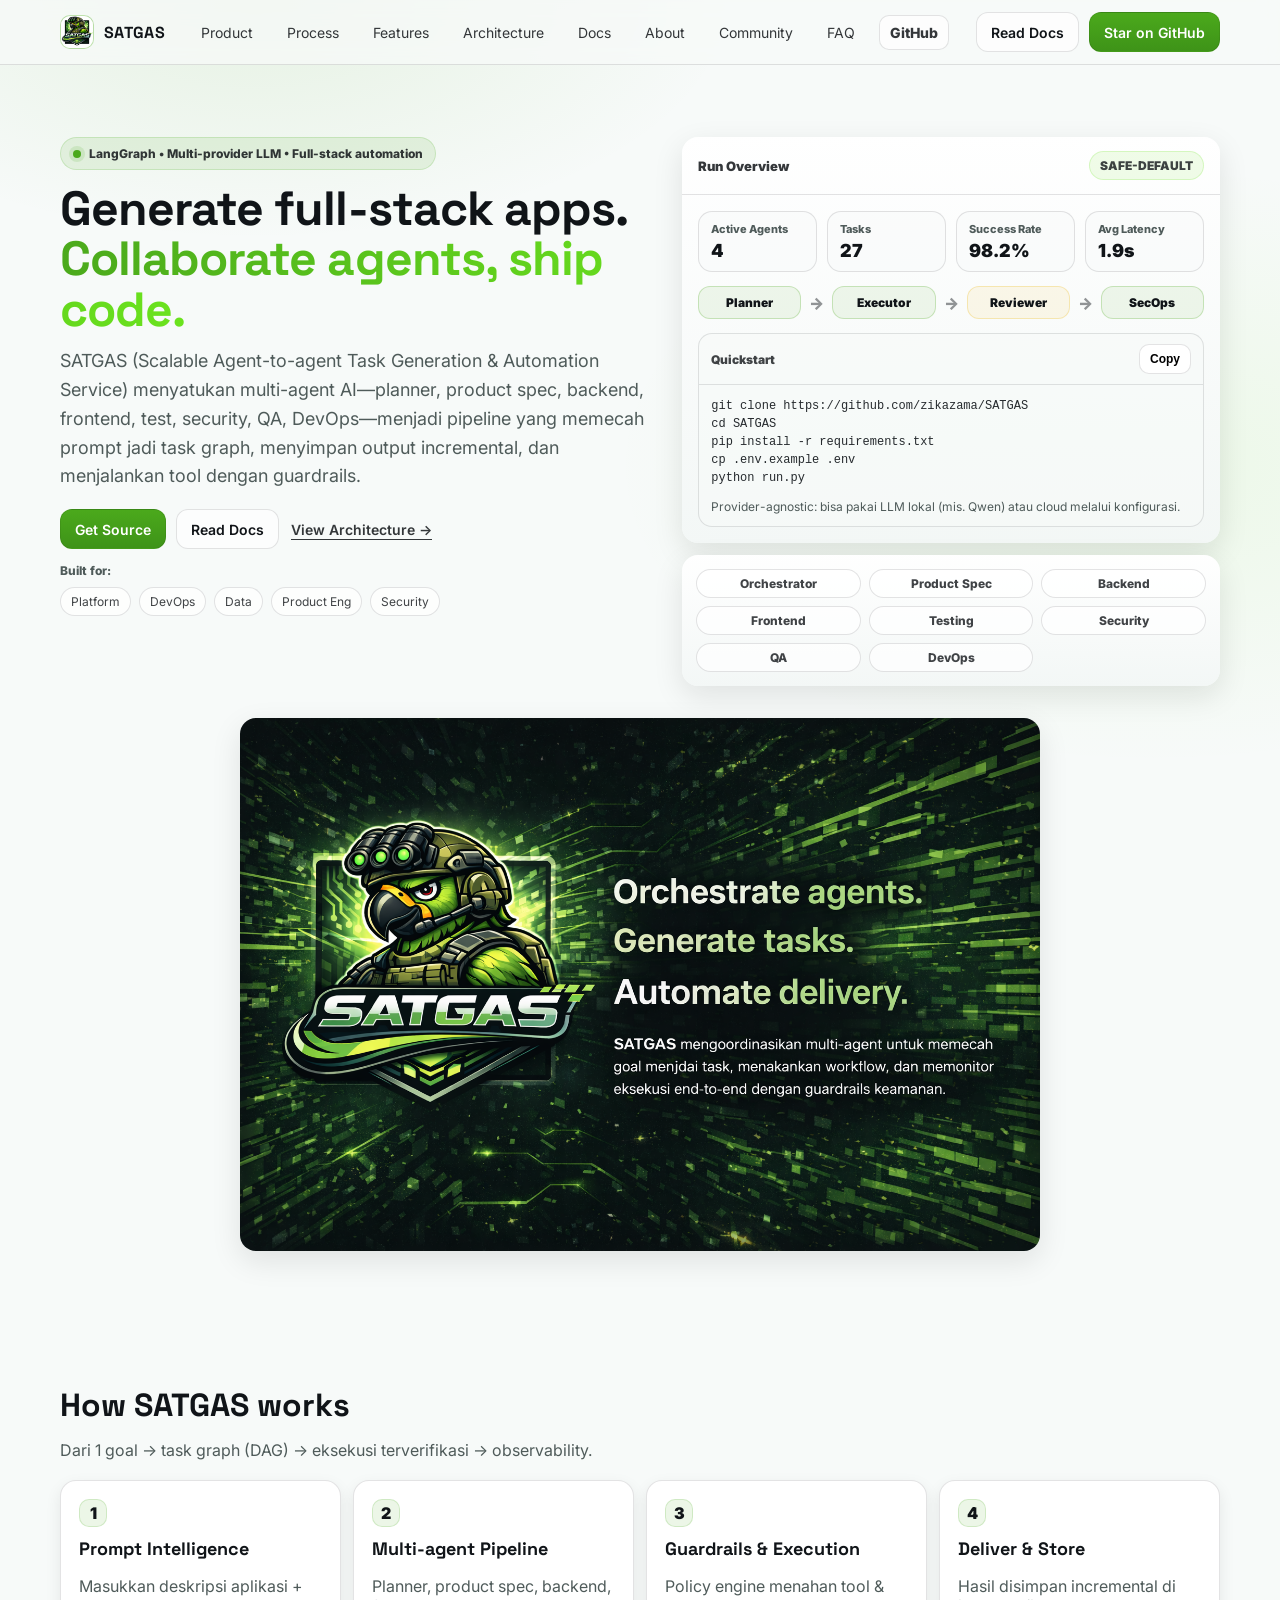
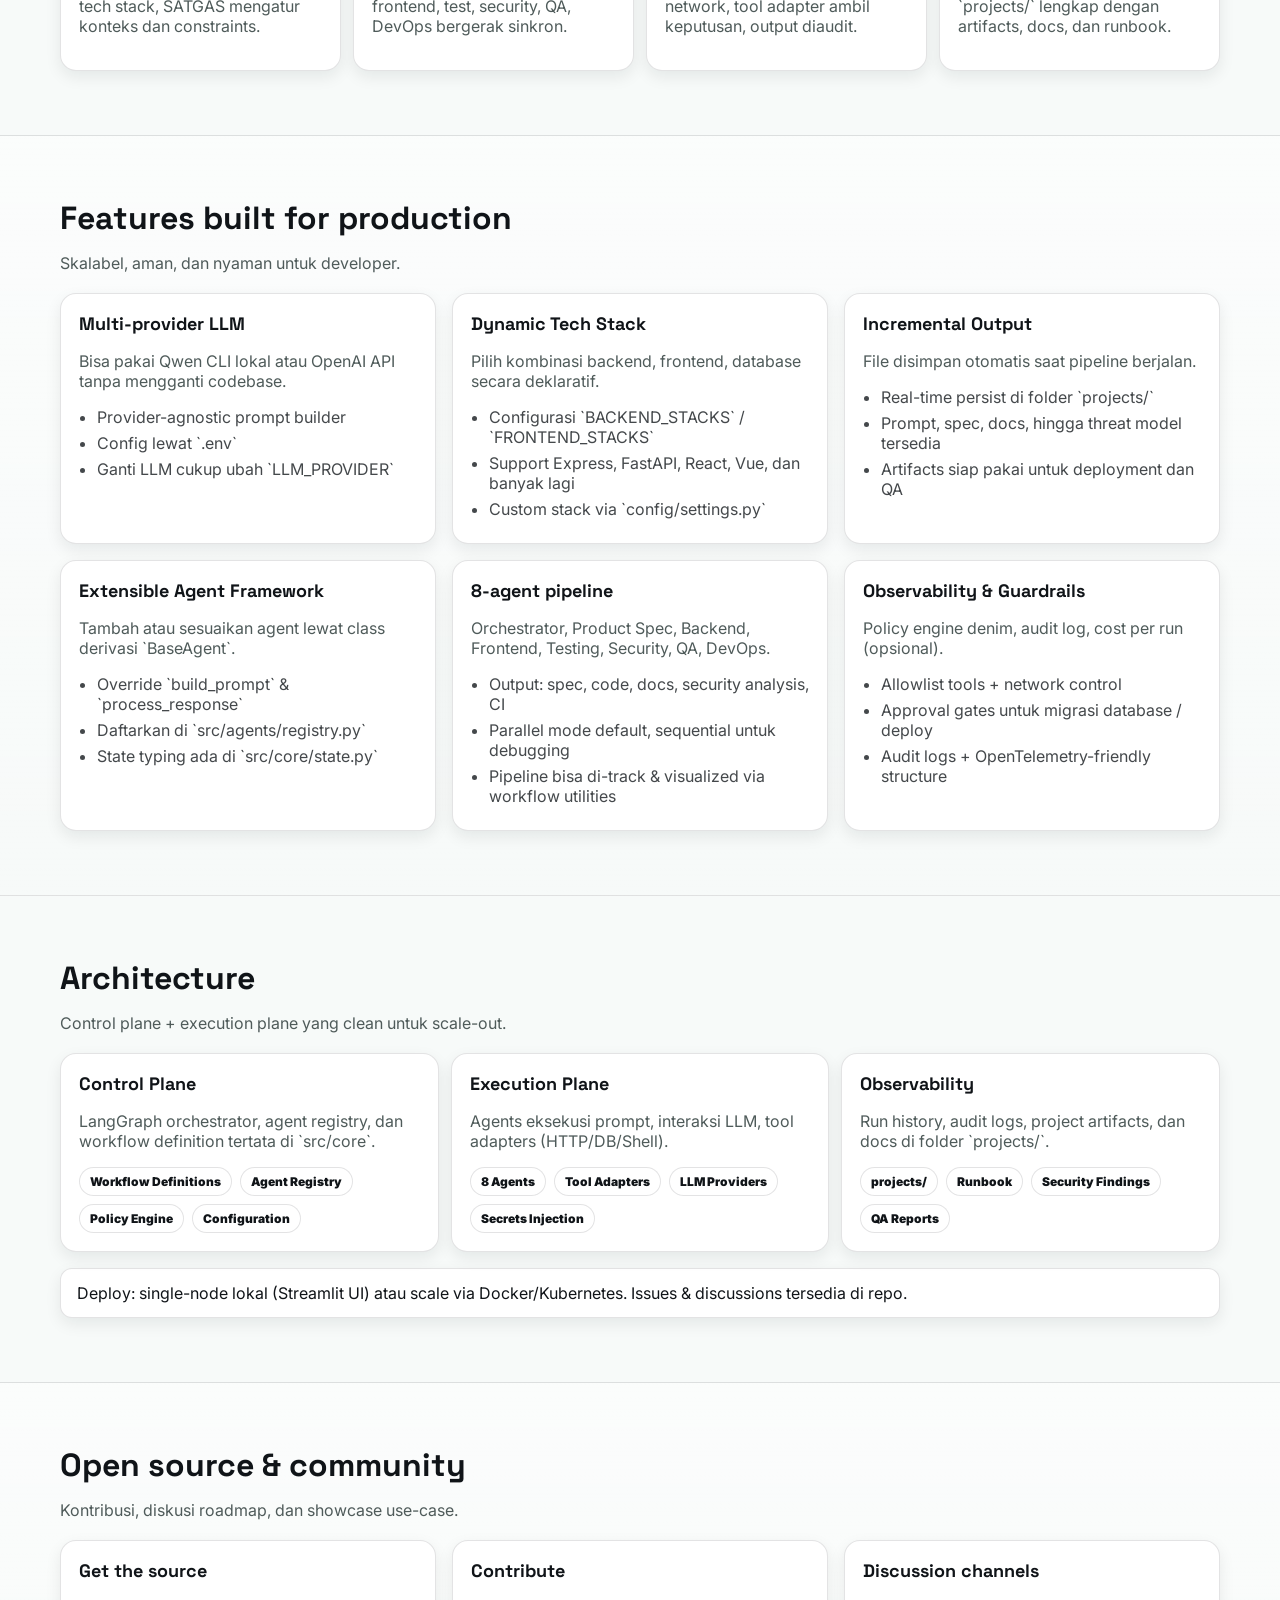
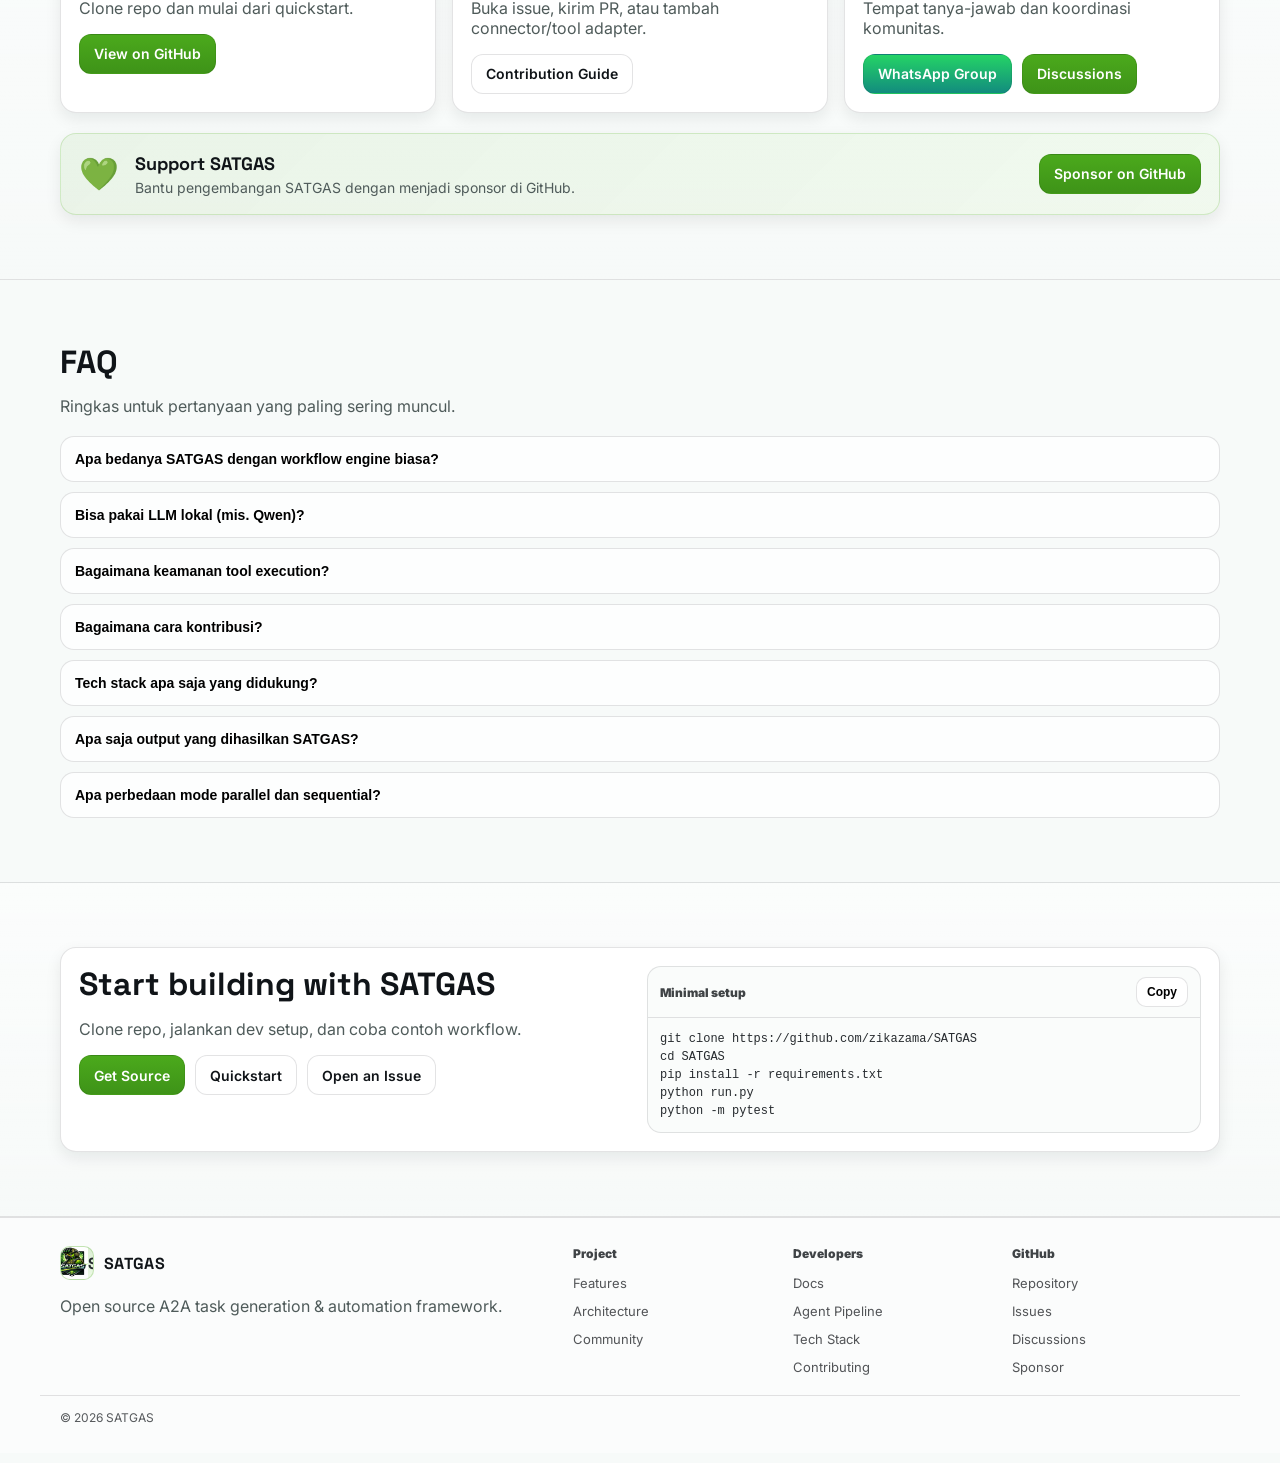
==== index.html @ 2fea2309 "feat: all" ====
<!DOCTYPE html>
<html lang="id">
<head>
  <meta charset="utf-8" />
  <meta name="viewport" content="width=device-width, initial-scale=1" />
  <title>SATGAS</title>
  <meta name="description" content="SATGAS adalah framework open source untuk agent-to-agent task generation & automation service: task graph (DAG), guardrails, dan observability." />
  <link rel="preconnect" href="https://fonts.googleapis.com">
  <link rel="preconnect" href="https://fonts.gstatic.com" crossorigin>
  <link href="https://fonts.googleapis.com/css2?family=Inter:wght@400;500;600;700&family=Space+Grotesk:wght@600;700&display=swap" rel="stylesheet">
  <link rel="icon" type="image/png" href="assets/satgas-logo.png" sizes="32x32" />
  <link rel="stylesheet" href="css/style.css" />
  </head>

<body>
  <!-- Topbar -->
  <header class="topbar">
    <div class="container topbar__inner">
      <a class="brand" href="index.html">
        <span class="brand__mark" aria-hidden="true">
          <img src="assets/satgas-logo.png" alt="SATGAS logo" onerror="this.style.display='none'; this.parentElement.classList.add('brand__mark--fallback');" />
          <span class="brand__fallback"></span>
        </span>
        <span class="brand__name">SATGAS</span>
      </a>

      <nav class="nav" id="nav">
        <a href="#product">Product</a>
        <a href="#solutions">Process</a>
        <a href="#features">Features</a>
        <a href="#architecture">Architecture</a>
        <a href="docs.html">Docs</a>
        <a href="about.html">About</a>
        <a href="#community">Community</a>
        <a href="#faq">FAQ</a>
        <a class="nav__github" href="https://github.com/zikazama/SATGAS" target="_blank" rel="noopener">GitHub</a>
      </nav>

      <div class="topbar__actions">
        <a class="btn btn--ghost" href="docs.html">Read Docs</a>
        <a class="btn btn--primary" href="https://github.com/zikazama/SATGAS" target="_blank" rel="noopener">Star on GitHub</a>
        <button class="iconbtn" id="navToggle" aria-label="Open menu" aria-controls="navDrawer" aria-expanded="false">
          <span class="iconbtn__bar"></span>
          <span class="iconbtn__bar"></span>
          <span class="iconbtn__bar"></span>
        </button>
      </div>
    </div>
  </header>

  <!-- Mobile Drawer -->
  <div class="drawer" id="navDrawer" aria-hidden="true">
    <div class="drawer__panel">
      <div class="drawer__head">
        <span class="drawer__title">Menu</span>
        <button class="iconbtn iconbtn--x" id="navClose" aria-label="Close menu">
          <span></span><span></span>
        </button>
      </div>

      <div class="drawer__links">
        <a href="#product" data-close-drawer>Product</a>
        <a href="#solutions" data-close-drawer>How it works</a>
        <a href="#features" data-close-drawer>Features</a>
        <a href="#architecture" data-close-drawer>Architecture</a>
        <a href="docs.html">Docs</a>
        <a href="about.html">About</a>
        <a href="#community" data-close-drawer>Community</a>
        <a href="#faq" data-close-drawer>FAQ</a>
        <a href="https://github.com/zikazama/SATGAS" target="_blank" rel="noopener">GitHub</a>
      </div>

      <div class="drawer__cta">
        <a class="btn btn--whatsapp w-full" href="https://chat.whatsapp.com/91h0XT04hsEFBnlS4LWrLb" target="_blank" rel="noopener">WhatsApp Group</a>
        <a class="btn btn--primary w-full" href="https://github.com/zikazama/SATGAS" target="_blank" rel="noopener">Star on GitHub</a>
        <a class="btn btn--ghost w-full" href="docs.html">Read Docs</a>
      </div>
    </div>
    <div class="drawer__backdrop" id="navBackdrop"></div>
  </div>

  <main>
    <!-- Hero -->
    <section class="section hero" id="product">
      <div class="container hero__grid">
        <div class="hero__copy">
          <div class="badge">
            <span class="badge__dot"></span>
            LangGraph • Multi-provider LLM • Full-stack automation
          </div>

          <h1 class="h1">
            Generate full-stack apps.<br />
            <span class="grad">Collaborate agents, ship code.</span>
          </h1>

          <p class="lead">
            SATGAS (Scalable Agent-to-agent Task Generation & Automation Service) menyatukan multi-agent AI—planner, product spec, backend, frontend, test, security, QA, DevOps—menjadi pipeline yang memecah prompt jadi task graph, menyimpan output incremental, dan menjalankan tool dengan guardrails.
          </p>

          <div class="hero__cta">
            <a class="btn btn--primary" href="https://github.com/zikazama/SATGAS" target="_blank" rel="noopener">Get Source</a>
            <a class="btn btn--ghost" href="docs.html">Read Docs</a>
            <a class="btn btn--link" href="#architecture">View Architecture →</a>
          </div>

          <div class="trust">
            <span class="trust__label">Built for:</span>
            <div class="trust__row">
              <span class="chip">Platform</span>
              <span class="chip">DevOps</span>
              <span class="chip">Data</span>
              <span class="chip">Product Eng</span>
              <span class="chip">Security</span>
            </div>
          </div>
        </div>

        <div class="hero__panel">
          <div class="panel">
            <div class="panel__head">
              <span class="panel__title">Run Overview</span>
              <span class="panel__pill">SAFE-DEFAULT</span>
            </div>

            <div class="panel__body">
              <div class="kpi-grid">
                <div class="kpi">
                  <div class="kpi__label">Active Agents</div>
                  <div class="kpi__value">4</div>
                </div>
                <div class="kpi">
                  <div class="kpi__label">Tasks</div>
                  <div class="kpi__value">27</div>
                </div>
                <div class="kpi">
                  <div class="kpi__label">Success Rate</div>
                  <div class="kpi__value">98.2%</div>
                </div>
                <div class="kpi">
                  <div class="kpi__label">Avg Latency</div>
                  <div class="kpi__value">1.9s</div>
                </div>
              </div>

              <div class="mini-flow">
                <div class="node ok">Planner</div>
                <div class="arrow">→</div>
                <div class="node ok">Executor</div>
                <div class="arrow">→</div>
                <div class="node warn">Reviewer</div>
                <div class="arrow">→</div>
                <div class="node ok">SecOps</div>
              </div>

              <div class="codecard">
                <div class="codecard__head">
                  <span>Quickstart</span>
                  <button class="btn btn--tiny" data-copy="#heroCode">Copy</button>
                </div>
                <pre class="code" id="heroCode"><code>git clone https://github.com/zikazama/SATGAS
cd SATGAS
pip install -r requirements.txt
cp .env.example .env
python run.py</code></pre>
                <div class="hint">Provider-agnostic: bisa pakai LLM lokal (mis. Qwen) atau cloud melalui konfigurasi.</div>
              </div>
            </div>
          </div>

              <div class="panel panel--thin">
            <div class="panel__body">
              <div class="inline-icons">
                <span class="chip chip--icon">Orchestrator</span>
                <span class="chip chip--icon">Product Spec</span>
                <span class="chip chip--icon">Backend</span>
                <span class="chip chip--icon">Frontend</span>
                <span class="chip chip--icon">Testing</span>
                <span class="chip chip--icon">Security</span>
                <span class="chip chip--icon">QA</span>
                <span class="chip chip--icon">DevOps</span>
              </div>
            </div>
          </div>
        </div>
      </div>

      <div class="container">
        <div class="hero__image hero__image--full">
          <img src="assets/hero.png" alt="SATGAS Hero" />
        </div>
      </div>
    </section>

    <!-- How it works -->
    <section class="section" id="solutions">
      <div class="container">
        <div class="section__head">
          <h2 class="h2">How SATGAS works</h2>
          <p class="muted">Dari 1 goal → task graph (DAG) → eksekusi terverifikasi → observability.</p>
        </div>

        <div class="grid4">
          <div class="card">
            <div class="card__icon">1</div>
            <h3 class="h3">Prompt Intelligence</h3>
            <p class="muted">Masukkan deskripsi aplikasi + tech stack, SATGAS mengatur konteks dan constraints.</p>
          </div>
          <div class="card">
            <div class="card__icon">2</div>
            <h3 class="h3">Multi-agent Pipeline</h3>
            <p class="muted">Planner, product spec, backend, frontend, test, security, QA, DevOps bergerak sinkron.</p>
          </div>
          <div class="card">
            <div class="card__icon">3</div>
            <h3 class="h3">Guardrails & Execution</h3>
            <p class="muted">Policy engine menahan tool & network, tool adapter ambil keputusan, output diaudit.</p>
          </div>
          <div class="card">
            <div class="card__icon">4</div>
            <h3 class="h3">Deliver & Store</h3>
            <p class="muted">Hasil disimpan incremental di `projects/` lengkap dengan artifacts, docs, dan runbook.</p>
          </div>
        </div>
      </div>
    </section>

    <!-- Features -->
    <section class="section section--soft" id="features">
      <div class="container">
        <div class="section__head">
          <h2 class="h2">Features built for production</h2>
          <p class="muted">Skalabel, aman, dan nyaman untuk developer.</p>
        </div>

        <div class="grid3">
          <div class="card">
            <h3 class="h3">Multi-provider LLM</h3>
            <p class="muted">Bisa pakai Qwen CLI lokal atau OpenAI API tanpa mengganti codebase.</p>
            <ul class="list">
              <li>Provider-agnostic prompt builder</li>
              <li>Config lewat `.env`</li>
              <li>Ganti LLM cukup ubah `LLM_PROVIDER`</li>
            </ul>
          </div>

          <div class="card">
            <h3 class="h3">Dynamic Tech Stack</h3>
            <p class="muted">Pilih kombinasi backend, frontend, database secara deklaratif.</p>
            <ul class="list">
              <li>Configurasi `BACKEND_STACKS` / `FRONTEND_STACKS`</li>
              <li>Support Express, FastAPI, React, Vue, dan banyak lagi</li>
              <li>Custom stack via `config/settings.py`</li>
            </ul>
          </div>

          <div class="card">
            <h3 class="h3">Incremental Output</h3>
            <p class="muted">File disimpan otomatis saat pipeline berjalan.</p>
            <ul class="list">
              <li>Real-time persist di folder `projects/`</li>
              <li>Prompt, spec, docs, hingga threat model tersedia</li>
              <li>Artifacts siap pakai untuk deployment dan QA</li>
            </ul>
          </div>

          <div class="card">
            <h3 class="h3">Extensible Agent Framework</h3>
            <p class="muted">Tambah atau sesuaikan agent lewat class derivasi `BaseAgent`.</p>
            <ul class="list">
              <li>Override `build_prompt` & `process_response`</li>
              <li>Daftarkan di `src/agents/registry.py`</li>
              <li>State typing ada di `src/core/state.py`</li>
            </ul>
          </div>

          <div class="card">
            <h3 class="h3">8-agent pipeline</h3>
            <p class="muted">Orchestrator, Product Spec, Backend, Frontend, Testing, Security, QA, DevOps.</p>
            <ul class="list">
              <li>Output: spec, code, docs, security analysis, CI</li>
              <li>Parallel mode default, sequential untuk debugging</li>
              <li>Pipeline bisa di-track & visualized via workflow utilities</li>
            </ul>
          </div>

          <div class="card">
            <h3 class="h3">Observability & Guardrails</h3>
            <p class="muted">Policy engine denim, audit log, cost per run (opsional).</p>
            <ul class="list">
              <li>Allowlist tools + network control</li>
              <li>Approval gates untuk migrasi database / deploy</li>
              <li>Audit logs + OpenTelemetry-friendly structure</li>
            </ul>
          </div>
        </div>
      </div>
    </section>

    <!-- Architecture -->
    <section class="section" id="architecture">
      <div class="container">
        <div class="section__head">
          <h2 class="h2">Architecture</h2>
          <p class="muted">Control plane + execution plane yang clean untuk scale-out.</p>
        </div>

        <div class="arch">
          <div class="arch__col card">
            <h3 class="h3">Control Plane</h3>
            <p class="muted">LangGraph orchestrator, agent registry, dan workflow definition tertata di `src/core`.</p>
            <div class="pillrow">
              <span class="pill">Workflow Definitions</span>
              <span class="pill">Agent Registry</span>
              <span class="pill">Policy Engine</span>
              <span class="pill">Configuration</span>
            </div>
          </div>

          <div class="arch__col card">
            <h3 class="h3">Execution Plane</h3>
            <p class="muted">Agents eksekusi prompt, interaksi LLM, tool adapters (HTTP/DB/Shell).</p>
            <div class="pillrow">
              <span class="pill">8 Agents</span>
              <span class="pill">Tool Adapters</span>
              <span class="pill">LLM Providers</span>
              <span class="pill">Secrets Injection</span>
            </div>
          </div>

          <div class="arch__col card">
            <h3 class="h3">Observability</h3>
            <p class="muted">Run history, audit logs, project artifacts, dan docs di folder `projects/`.</p>
            <div class="pillrow">
              <span class="pill">projects/</span>
              <span class="pill">Runbook</span>
              <span class="pill">Security Findings</span>
              <span class="pill">QA Reports</span>
            </div>
          </div>
        </div>

        <div class="note">
          Deploy: single-node lokal (Streamlit UI) atau scale via Docker/Kubernetes. Issues & discussions tersedia di repo.
        </div>
      </div>
    </section>

    <!-- Community -->
    <section class="section section--soft" id="community">
      <div class="container">
        <div class="section__head">
          <h2 class="h2">Open source & community</h2>
          <p class="muted">Kontribusi, diskusi roadmap, dan showcase use-case.</p>
        </div>

        <div class="grid3">
          <div class="card">
            <h3 class="h3">Get the source</h3>
            <p class="muted">Clone repo dan mulai dari quickstart.</p>
            <a class="btn btn--primary" href="https://github.com/zikazama/SATGAS" target="_blank" rel="noopener">View on GitHub</a>
          </div>

          <div class="card">
            <h3 class="h3">Contribute</h3>
            <p class="muted">Buka issue, kirim PR, atau tambah connector/tool adapter.</p>
            <a class="btn btn--ghost" href="docs.html#contributing">Contribution Guide</a>
          </div>

          <div class="card">
            <h3 class="h3">Discussion channels</h3>
            <p class="muted">Tempat tanya-jawab dan koordinasi komunitas.</p>
            <div class="btnrow">
              <a class="btn btn--whatsapp" href="https://chat.whatsapp.com/91h0XT04hsEFBnlS4LWrLb" target="_blank" rel="noopener">WhatsApp Group</a>
              <a class="btn btn--primary" href="https://github.com/zikazama/SATGAS/discussions" target="_blank" rel="noopener">Discussions</a>
            </div>
          </div>
        </div>

        <div class="sponsor-card card">
          <div class="sponsor-card__content">
            <span class="sponsor-card__icon">💚</span>
            <div class="sponsor-card__text">
              <h3 class="h3">Support SATGAS</h3>
              <p class="muted">Bantu pengembangan SATGAS dengan menjadi sponsor di GitHub.</p>
            </div>
            <a class="btn btn--primary" href="https://github.com/sponsors/zikazama" target="_blank" rel="noopener">Sponsor on GitHub</a>
          </div>
        </div>
      </div>
    </section>

    <!-- FAQ -->
    <section class="section" id="faq">
      <div class="container">
        <div class="section__head">
          <h2 class="h2">FAQ</h2>
          <p class="muted">Ringkas untuk pertanyaan yang paling sering muncul.</p>
        </div>

        <div class="accordion" data-accordion>
          <div class="acc">
            <button class="acc__q" type="button">Apa bedanya SATGAS dengan workflow engine biasa?</button>
            <div class="acc__a">
              SATGAS menggabungkan A2A orchestration, agent roles, policy guardrails, dan task-DAG (dengan observability) sebagai fondasi.
            </div>
          </div>
          <div class="acc">
            <button class="acc__q" type="button">Bisa pakai LLM lokal (mis. Qwen)?</button>
            <div class="acc__a">
              Bisa. Provider-agnostic: local runtime atau cloud dapat dipilih via konfigurasi.
            </div>
          </div>
          <div class="acc">
            <button class="acc__q" type="button">Bagaimana keamanan tool execution?</button>
            <div class="acc__a">
              Policy engine: allowlist tools, network rules, secrets runtime injection, approval gates, dan audit logs.
            </div>
          </div>
          <div class="acc">
            <button class="acc__q" type="button">Bagaimana cara kontribusi?</button>
            <div class="acc__a">
              Lihat bagian Contributing di Docs: ikuti style guide, jalankan test, lalu submit PR.
            </div>
          </div>
          <div class="acc">
            <button class="acc__q" type="button">Tech stack apa saja yang didukung?</button>
            <div class="acc__a">
              Backend: Express, FastAPI, Django, Flask, NestJS, Gin, Rails, Spring Boot, Laravel. Frontend: React, Vue, Angular, Svelte, Next.js, Nuxt. Database: PostgreSQL, MySQL, MongoDB, SQLite, Redis, dan lainnya.
            </div>
          </div>
          <div class="acc">
            <button class="acc__q" type="button">Apa saja output yang dihasilkan SATGAS?</button>
            <div class="acc__a">
              SATGAS menghasilkan spec.yaml, backend code, frontend code, test suites, threat model, security findings, QA reports, docker-compose, CI/CD workflow, dan RUNBOOK dokumentasi.
            </div>
          </div>
          <div class="acc">
            <button class="acc__q" type="button">Apa perbedaan mode parallel dan sequential?</button>
            <div class="acc__a">
              Mode parallel (default) menjalankan agent independent secara bersamaan untuk efisiensi. Mode sequential menjalankan satu per satu, berguna untuk debugging dan tracing.
            </div>
          </div>
        </div>
      </div>
    </section>

    <!-- Final CTA -->
    <section class="section section--soft" id="cta">
      <div class="container">
        <div class="cta card">
          <div class="cta__copy">
            <h2 class="h2">Start building with SATGAS</h2>
            <p class="muted">Clone repo, jalankan dev setup, dan coba contoh workflow.</p>
            <div class="cta__buttons">
              <a class="btn btn--primary" href="https://github.com/zikazama/SATGAS" target="_blank" rel="noopener">Get Source</a>
              <a class="btn btn--ghost" href="docs.html#quickstart">Quickstart</a>
              <a class="btn btn--ghost" href="https://github.com/zikazama/SATGAS/issues" target="_blank" rel="noopener">Open an Issue</a>
            </div>
          </div>

          <div class="cta__box">
            <div class="codecard">
              <div class="codecard__head">
                <span>Minimal setup</span>
                <button class="btn btn--tiny" data-copy="#setupCode">Copy</button>
              </div>
              <pre class="code" id="setupCode"><code>git clone https://github.com/zikazama/SATGAS
cd SATGAS
pip install -r requirements.txt
python run.py
python -m pytest</code></pre>
            </div>
          </div>
        </div>
      </div>
    </section>

    <!-- Footer -->
    <footer class="footer">
      <div class="container footer__grid">
        <div>
          <div class="brand brand--footer">
            <span class="brand__mark" aria-hidden="true">
              <img src="assets/satgas-logo.png" alt="SATGAS logo" onerror="this.style.display='none'; this.parentElement.classList.add('brand__mark--fallback');" />
              <span class="brand__fallback">S</span>
            </span>
            <span class="brand__name">SATGAS</span>
          </div>
          <p class="muted">Open source A2A task generation & automation framework.</p>
        </div>

        <div class="footer__cols">
          <div class="footer__col">
            <div class="footer__title">Project</div>
            <a href="#features">Features</a>
            <a href="#architecture">Architecture</a>
            <a href="#community">Community</a>
          </div>
          <div class="footer__col">
            <div class="footer__title">Developers</div>
            <a href="docs.html">Docs</a>
            <a href="docs.html#pipeline">Agent Pipeline</a>
            <a href="docs.html#techstack">Tech Stack</a>
            <a href="docs.html#contributing">Contributing</a>
          </div>
          <div class="footer__col">
            <div class="footer__title">GitHub</div>
            <a href="https://github.com/zikazama/SATGAS" target="_blank" rel="noopener">Repository</a>
            <a href="https://github.com/zikazama/SATGAS/issues" target="_blank" rel="noopener">Issues</a>
            <a href="https://github.com/zikazama/SATGAS/discussions" target="_blank" rel="noopener">Discussions</a>
            <a href="https://github.com/sponsors/zikazama" target="_blank" rel="noopener">Sponsor</a>
          </div>
        </div>
      </div>

      <div class="container footer__bottom">
        <span>© <span id="year"></span> SATGAS</span>
      </div>
    </footer>
  </main>

  <script src="js/app.js"></script>
</body>
</html>
---- css/style.css ----
:root{
  /* Brand Palette */
  --primary-500:#4BA91C;
  --accent-500:#6BE31E;

  --neutral-900:#1C1F23;
  --neutral-800:#252A2F;
  --neutral-700:#30353A;
  --neutral-500:#9EA7A6;
  --neutral-200:#E0E8E6;
  --neutral-150:#EEF3F2;
  --neutral-100:#F6F8F8;

  /* Light theme */
  --bg:#F7FAF9;
  --surface:#FFFFFF;
  --surface-2:#F3F7F6;
  --text:#101418;
  --muted:#4F5B5A;
  --border:rgba(28,31,35,.12);

  --shadow: 0 10px 30px rgba(16,20,24,.10);
  --shadow-soft: 0 6px 16px rgba(16,20,24,.08);

  --radius:16px;
  --radius-sm:12px;

  --font-body: "Inter", system-ui, -apple-system, Segoe UI, Roboto, Arial, sans-serif;
  --font-head: "Space Grotesk", var(--font-body);
}

*{box-sizing:border-box}
html{scroll-behavior:smooth}
body{
  margin:0;
  font-family:var(--font-body);
  color:var(--text);
  background:
    radial-gradient(800px 400px at 20% 0%, rgba(75,169,28,.10), transparent 60%),
    radial-gradient(900px 500px at 90% 10%, rgba(107,227,30,.08), transparent 60%),
    var(--bg);
  min-height:100vh;
}
a{color:inherit; text-decoration:none}
img{max-width:100%; display:block}
.container{max-width:1200px; margin:0 auto; padding:0 20px}
.section{padding:64px 0}
.section--soft{
  background:linear-gradient(180deg, rgba(255,255,255,.55), rgba(255,255,255,0));
  border-top:1px solid var(--border);
  border-bottom:1px solid var(--border)
}
.section__head{margin-bottom:20px}
.h1{font-family:var(--font-head); font-size:48px; line-height:1.05; letter-spacing:-.02em; margin:0 0 12px}
.h2{font-family:var(--font-head); font-size:32px; line-height:1.15; margin:0 0 8px}
.h3{font-family:var(--font-head); font-size:18px; margin:0 0 8px}
.lead{font-size:18px; line-height:1.6; color:var(--muted); margin:0 0 16px}
.muted{color:var(--muted)}
.note{margin-top:16px; padding:14px 16px; background:var(--surface); border:1px solid var(--border); border-radius:var(--radius-sm); box-shadow:var(--shadow-soft)}
.grad{background:linear-gradient(90deg, var(--primary-500), var(--accent-500)); -webkit-background-clip:text; background-clip:text; color:transparent}

/* Topbar */
.topbar{
  position:sticky; top:0; z-index:50;
  backdrop-filter: blur(10px);
  background: rgba(247,250,249,.75);
  border-bottom:1px solid var(--border);
}
.topbar__inner{display:flex; align-items:center; justify-content:space-between; height:64px; gap:16px; padding:0 20px}
.topbar--docs .nav{display:none}

.brand{display:flex; align-items:center; gap:10px; font-weight:700}
.brand__mark{
  width:34px; height:34px; border-radius:10px;
  background:linear-gradient(180deg, rgba(75,169,28,.18), rgba(107,227,30,.10));
  border:1px solid rgba(75,169,28,.25);
  display:flex; align-items:center; justify-content:center;
  overflow:hidden;
}
.brand__mark img{width:34px; height:34px; object-fit:cover}
.brand__mark--fallback{position:relative}
.brand__fallback{font-family:var(--font-head); font-weight:700; color:var(--neutral-800)}
.brand__name{font-family:var(--font-head); letter-spacing:.02em}
.brand__tag{font-size:12px; color:var(--muted); margin-left:6px; font-weight:700}

.nav{display:flex; align-items:center; gap:14px; font-size:14px; color:rgba(16,20,24,.85); justify-content:center; flex:1}
.nav a{padding:8px 10px; border-radius:10px; transition: background .2s, color .2s}
.nav a:hover{background:rgba(16,20,24,.04)}
.nav__github{
  border:1px solid var(--border);
  background:rgba(255,255,255,.65);
  font-weight:800;
}

.topbar__actions{display:flex; align-items:center; gap:10px; flex-wrap:wrap; justify-content:flex-end}
.topbar__actions > *{flex-shrink:0}
.topbar__actions a{white-space:nowrap}

/* Buttons */
.btn{
  display:inline-flex; align-items:center; justify-content:center;
  gap:8px;
  height:40px; padding:0 14px;
  border-radius:12px;
  border:1px solid var(--border);
  background:var(--surface);
  font-weight:600;
  font-size:14px;
}
.btn:hover{box-shadow:var(--shadow-soft)}
.btn--primary{
  background:linear-gradient(180deg, var(--primary-500), #3E9318);
  color:white;
  border-color:rgba(0,0,0,.08);
}
.btn--primary:hover{filter:brightness(1.02)}
.btn--ghost{background:rgba(255,255,255,.65)}
.btn--link{
  border:none; background:transparent; height:auto; padding:8px 2px;
  color:rgba(16,20,24,.85);
  text-decoration:underline;
  text-underline-offset:4px;
}
.btn--tiny{height:30px; padding:0 10px; border-radius:10px; font-size:12px}
.btn--whatsapp{
  background:linear-gradient(180deg, #25D366, #128C7E);
  color:white;
  border-color:rgba(0,0,0,.08);
}
.btn--whatsapp:hover{filter:brightness(1.05)}
.w-full{width:100%}
.btnrow{display:flex; gap:10px; flex-wrap:wrap}

.inline-icons{
  display:grid;
  grid-template-columns:repeat(auto-fit, minmax(130px, 1fr));
  gap:8px;
}

/* Icon button */
.iconbtn{
  width:48px; height:48px; border-radius:14px;
  border:1px solid var(--border);
  background:rgba(255,255,255,.65);
  display:none;
  align-items:center; justify-content:center; gap:5px;
}
.iconbtn__bar{
  width:16px; height:2px; background:rgba(16,20,24,.75);
  display:block; border-radius:2px;
}
.iconbtn--x{display:flex; position:relative}
.iconbtn--x span{
  position:absolute; width:18px; height:2px; background:rgba(16,20,24,.75);
}
.iconbtn--x span:first-child{transform:rotate(45deg)}
.iconbtn--x span:last-child{transform:rotate(-45deg)}

/* Hero */
.hero{padding-top:44px}
.hero{padding-top:72px; padding-bottom:72px;}
.hero__grid{display:grid; grid-template-columns: 1.05fr .95fr; gap:28px; align-items:start}
.hero__panel{
  display:flex;
  flex-direction:column;
  align-items:stretch;
  gap:16px;
}
.hero__panel .panel{
  background:linear-gradient(180deg, rgba(255,255,255,.98), rgba(243,247,246,.95));
  border:none;
  box-shadow:var(--shadow);
}
.hero__panel .panel__body{
  min-height:auto;
}
.badge{
  display:inline-flex; align-items:center; gap:8px;
  padding:8px 12px; border-radius:999px;
  background:rgba(75,169,28,.10);
  border:1px solid rgba(75,169,28,.18);
  color:rgba(16,20,24,.85);
  font-size:12px; font-weight:800;
  margin-bottom:14px;
}
.badge__dot{width:8px; height:8px; border-radius:999px; background:var(--primary-500); box-shadow:0 0 0 4px rgba(75,169,28,.14)}
.hero__cta{display:flex; flex-wrap:wrap; gap:10px; margin:18px 0 10px}
.trust{margin-top:10px}
.trust__label{font-size:12px; color:var(--muted); font-weight:800}
.trust__row{display:flex; flex-wrap:wrap; gap:8px; margin-top:8px}

.chip{
  display:inline-flex; align-items:center; justify-content:center;
  padding:6px 10px;
  border-radius:999px;
  border:1px solid var(--border);
  background:rgba(255,255,255,.7);
  font-size:12px;
  color:rgba(16,20,24,.80);
}
.chip--icon{font-weight:800}
.hero__panel{display:flex; flex-direction:column; gap:12px}
.hero__image{
  display:flex;
  justify-content:center;
  margin-top:16px;
}
.hero__image--full{
  margin-top:32px;
  text-align:center;
}
.hero__image img{
  max-width:100%;
  height:auto;
  border-radius:var(--radius);
  box-shadow:var(--shadow);
}
.hero__image--full img{
  max-width:800px;
  margin:0 auto;
}

/* Panels & Cards */
.panel, .card{
  background:var(--surface);
  border:1px solid var(--border);
  border-radius:var(--radius);
  box-shadow:var(--shadow-soft);
}
.panel__head{
  display:flex; align-items:center; justify-content:space-between;
  padding:14px 16px;
  border-bottom:1px solid var(--border);
}
.panel__title{font-weight:900; font-size:13px; color:rgba(16,20,24,.85)}
.panel__pill{
  font-size:12px; font-weight:900;
  padding:6px 10px; border-radius:999px;
  background:rgba(107,227,30,.10);
  border:1px solid rgba(107,227,30,.20);
  color:rgba(16,20,24,.80);
}
.panel__body{padding:16px}
.panel--thin .panel__body{padding:14px}

.card{padding:18px}
.card__icon{
  width:28px; height:28px; border-radius:10px;
  display:flex; align-items:center; justify-content:center;
  background:rgba(75,169,28,.10);
  border:1px solid rgba(75,169,28,.18);
  font-weight:900;
  margin-bottom:10px;
}

.list{margin:10px 0 0; padding-left:18px; color:rgba(16,20,24,.78)}
.list li{margin:6px 0}

.grid4{display:grid; grid-template-columns:repeat(auto-fit, minmax(240px, 1fr)); gap:12px}
.grid3{display:grid; grid-template-columns:repeat(3, minmax(240px, 1fr)); gap:16px}
.grid2{display:grid; grid-template-columns:repeat(auto-fit, minmax(220px, 1fr)); gap:12px}

/* KPI */
.kpi-grid{display:grid; grid-template-columns:repeat(4, 1fr); gap:10px; margin-bottom:14px}
.kpi{padding:10px 12px; border-radius:14px; border:1px solid var(--border); background:rgba(247,250,249,.55)}
.kpi__label{font-size:11px; color:var(--muted); font-weight:800}
.kpi__value{font-size:18px; font-weight:900; margin-top:4px}

/* Mini flow */
.mini-flow{display:flex; align-items:center; justify-content:space-between; gap:8px; margin:10px 0 14px}
.node{
  flex:1; text-align:center;
  padding:8px 10px; border-radius:12px;
  border:1px solid var(--border);
  background:rgba(255,255,255,.75);
  font-size:12px; font-weight:900;
}
.node.ok{border-color:rgba(75,169,28,.25); background:rgba(75,169,28,.08)}
.node.warn{border-color:rgba(234,179,8,.25); background:rgba(234,179,8,.08)}
.arrow{color:rgba(16,20,24,.45); font-weight:900}

/* Code blocks */
.codecard{border-radius:14px; border:1px solid var(--border); background:rgba(247,250,249,.6); overflow:hidden}
.codecard__head{display:flex; align-items:center; justify-content:space-between; padding:10px 12px; border-bottom:1px solid var(--border); font-size:12px; font-weight:900; color:rgba(16,20,24,.80)}
.code{margin:0; padding:12px; overflow:auto; font-family: ui-monospace, SFMono-Regular, Menlo, Monaco, Consolas, "Liberation Mono", "Courier New", monospace; font-size:12px; line-height:1.5; color:rgba(16,20,24,.90)}
.hint{font-size:12px; color:var(--muted); padding:0 12px 12px}

/* Architecture */
.arch{display:grid; grid-template-columns:repeat(3, 1fr); gap:12px}
.pillrow{display:flex; flex-wrap:wrap; gap:8px; margin-top:10px}
.pill{
  font-size:12px; font-weight:900;
  padding:6px 10px; border-radius:999px;
  border:1px solid var(--border);
  background:rgba(255,255,255,.75);
}

/* CTA */
.cta{display:grid; grid-template-columns:1fr 1fr; gap:14px; align-items:start}
.cta__buttons{display:flex; gap:10px; flex-wrap:wrap; margin-top:10px}
.cta__box{display:flex; flex-direction:column; gap:12px}

/* Sponsor Card */
.sponsor-card{
  margin-top:20px;
  background:linear-gradient(135deg, rgba(75,169,28,.08), rgba(107,227,30,.05));
  border:1px solid rgba(75,169,28,.20);
}
.sponsor-card__content{
  display:flex;
  align-items:center;
  gap:16px;
  flex-wrap:wrap;
}
.sponsor-card__icon{
  font-size:32px;
  line-height:1;
}
.sponsor-card__text{
  flex:1;
  min-width:200px;
}
.sponsor-card__text .h3{margin-bottom:4px}
.sponsor-card__text .muted{margin:0; font-size:14px}

/* Author Card */
.author-card{
  display:flex;
  align-items:center;
  gap:16px;
  padding:20px;
  background:var(--surface);
  border:1px solid var(--border);
  border-radius:var(--radius);
  box-shadow:var(--shadow-soft);
  margin-bottom:16px;
}
.author-card__photo{
  width:100px;
  height:100px;
  border-radius:50%;
  overflow:hidden;
  border:3px solid var(--primary-500);
  flex-shrink:0;
}
.author-card__photo img{
  width:100%;
  height:100%;
  object-fit:cover;
}
.author-card__info{
  flex:1;
}
.author-card__name{
  font-family:var(--font-head);
  font-size:20px;
  font-weight:700;
  margin-bottom:4px;
}
.author-card__role{
  font-size:14px;
  color:var(--muted);
}

/* Accordion */
.accordion{display:grid; gap:10px}
.acc{border:1px solid var(--border); border-radius:14px; background:rgba(255,255,255,.75); overflow:hidden}
.acc__q{
  width:100%;
  text-align:left;
  padding:14px 14px;
  background:transparent;
  border:none;
  font-size:14px;
  font-weight:900;
  cursor:pointer;
}
.acc__a{
  padding:0 14px 14px;
  color:rgba(16,20,24,.76);
  display:none;
}
.acc.is-open .acc__a{display:block}

/* Footer */
.footer{padding:28px 0; border-top:1px solid var(--border); background:rgba(255,255,255,.55)}
.footer__grid{display:grid; grid-template-columns:1fr 1.3fr; gap:16px; align-items:start}
.footer__cols{display:grid; grid-template-columns:repeat(3, 1fr); gap:12px}
.footer__title{font-weight:900; font-size:12px; color:rgba(16,20,24,.80); margin-bottom:8px}
.footer__col a{display:block; padding:6px 0; color:rgba(16,20,24,.72); font-size:13px}
.footer__col a:hover{color:rgba(16,20,24,.90)}
.footer__bottom{display:flex; justify-content:space-between; align-items:center; padding-top:14px; margin-top:14px; border-top:1px solid var(--border); color:rgba(16,20,24,.70); font-size:12px}
.brand--footer{margin-bottom:8px}

/* Drawer */
.drawer{position:fixed; inset:0; display:none; z-index:80}
.drawer.is-open{display:block}
.drawer__backdrop{position:absolute; inset:0; background:rgba(16,20,24,.35)}
.drawer__panel{
  position:absolute; right:0; top:0; height:100%; width:min(360px, 92vw);
  background:var(--surface);
  border-left:1px solid var(--border);
  box-shadow:var(--shadow);
  display:flex; flex-direction:column;
}
.drawer__panel--docs{width:min(380px, 92vw)}
.drawer__head{display:flex; align-items:center; justify-content:space-between; padding:14px 14px; border-bottom:1px solid var(--border)}
.drawer__title{font-weight:900}
.drawer__links{display:grid; padding:10px 14px}
.drawer__links a{padding:10px 10px; border-radius:12px; font-weight:800; color:rgba(16,20,24,.78)}
.drawer__links a:hover{background:rgba(16,20,24,.04)}
.drawer__cta{display:grid; gap:10px; padding:14px; margin-top:auto; border-top:1px solid var(--border)}

/* Docs */
.docs{display:grid; grid-template-columns:280px 1fr; min-height:calc(100vh - 64px)}
.docs__sidebar{
  position:sticky; top:64px; height:calc(100vh - 64px);
  border-right:1px solid var(--border);
  background:rgba(255,255,255,.55);
  padding:14px;
  display:flex; flex-direction:column; gap:12px;
}
.docs__search{padding-bottom:6px}

/* Search Input */
.search-input{
  position:relative;
  display:flex;
  align-items:center;
}
.search-input__icon{
  position:absolute;
  left:12px;
  color:var(--muted);
  pointer-events:none;
  flex-shrink:0;
}
.search-input__field{
  width:100%;
  height:42px;
  padding:0 12px 0 38px;
  border:1px solid var(--border);
  border-radius:12px;
  background:rgba(255,255,255,.75);
  font-family:inherit;
  font-size:14px;
  color:var(--text);
  transition:border-color .2s, box-shadow .2s;
}
.search-input__field::placeholder{
  color:var(--muted);
}
.search-input__field:focus{
  outline:none;
  border-color:rgba(75,169,28,.5);
  box-shadow:0 0 0 3px rgba(75,169,28,.12);
}
.search-input__field::-webkit-search-cancel-button{
  -webkit-appearance:none;
  appearance:none;
  width:16px;
  height:16px;
  background:url("data:image/svg+xml,%3Csvg xmlns='http://www.w3.org/2000/svg' viewBox='0 0 24 24' fill='none' stroke='%234F5B5A' stroke-width='2'%3E%3Cline x1='18' y1='6' x2='6' y2='18'/%3E%3Cline x1='6' y1='6' x2='18' y2='18'/%3E%3C/svg%3E") center/contain no-repeat;
  cursor:pointer;
}
.docs__nav{display:grid; gap:6px}
.docs__nav a{
  padding:10px 10px; border-radius:12px;
  font-weight:800; font-size:13px;
  color:rgba(16,20,24,.74);
  border:1px solid transparent;
}
.docs__nav a:hover{background:rgba(16,20,24,.04)}
.docs__nav a.is-active{background:rgba(75,169,28,.10); border-color:rgba(75,169,28,.18); color:rgba(16,20,24,.88)}
.docs__sidecta{display:grid; gap:10px; margin-top:auto}
.docs__content{padding:22px 22px 40px}
.doc{max-width:900px; width:100%; margin-bottom:48px; padding-bottom:48px; border-bottom:1px solid var(--border)}
.doc:last-of-type{border-bottom:none; margin-bottom:0; padding-bottom:0}
.doc .h1{margin-bottom:16px}
.doc .h2{margin-bottom:12px}
.doc .h3{margin-top:24px; margin-bottom:12px}
.doc .lead{margin-bottom:20px}
.doc .muted{line-height:1.6}
.doc .grid2,.doc .grid3{margin-top:16px}
.concepts-grid{display:grid; grid-template-columns:repeat(2, 1fr); gap:12px; margin-top:16px}
.doc .codecard{margin-top:16px}
.doc .list{margin-top:12px; margin-bottom:16px}
.doc .steps{margin-top:12px; margin-bottom:16px}
.docs table{width:100%; border-collapse:collapse; font-size:13px; margin:0}
.docs th,.docs td{border:1px solid var(--border); padding:10px 12px; text-align:left}
.docs thead{background:var(--surface-2)}
.docs .codecard{overflow-x:auto}
.docs .card{overflow-x:auto}
.callout{
  margin-top:14px;
  border:1px solid rgba(75,169,28,.20);
  background:rgba(75,169,28,.08);
  border-radius:var(--radius-sm);
  padding:14px 14px;
}
.callout__title{font-weight:900; margin-bottom:4px}
.doc__footer{margin-top:24px; padding-top:14px; border-top:1px solid var(--border); display:flex; justify-content:space-between; align-items:center}
.steps{color:rgba(16,20,24,.78); line-height:1.7}

/* Responsive */

/* Tablet landscape */
@media (max-width: 1024px){
  .container{padding:0 16px}
  .grid3{grid-template-columns:repeat(2, 1fr)}
  .arch{grid-template-columns:1fr}
  .footer__grid{grid-template-columns:1fr}
  .footer__cols{margin-top:20px}
}

/* Tablet portrait */
@media (max-width: 980px){
  .nav{display:none}
  .iconbtn{display:flex; flex-direction:column}
  .hero__grid{grid-template-columns:1fr; gap:20px}
  .grid4{grid-template-columns:repeat(2, 1fr)}
  .grid3{grid-template-columns:1fr}
  .grid2{grid-template-columns:1fr}
  .arch{grid-template-columns:1fr}
  .cta{grid-template-columns:1fr}
  .kpi-grid{grid-template-columns:repeat(2, 1fr)}
  .docs{grid-template-columns:1fr}
  .docs__sidebar{display:none}
  .topbar__inner{flex-wrap:nowrap; gap:12px}
  .topbar__actions{flex-shrink:0}
  .topbar__actions .btn--ghost,
  .topbar__actions .btn--primary{display:none}
  .footer__cols{grid-template-columns:repeat(3, 1fr)}
  .mini-flow{flex-wrap:wrap; gap:6px}
  .mini-flow .arrow{display:none}
  .mini-flow .node{flex:0 0 calc(50% - 4px); min-width:calc(50% - 4px)}
}

@media (max-width: 900px){
  .hero__panel{order:-1}
  .hero__cta{justify-content:flex-start}
  .h1{font-size:36px}
  .h2{font-size:26px}
  .lead{font-size:16px}
  .section{padding:48px 0}
  .hero{padding-top:48px; padding-bottom:48px}
}

/* Mobile landscape */
@media (max-width: 768px){
  .footer__cols{grid-template-columns:repeat(2, 1fr); gap:20px}
  .cta__buttons{flex-direction:column; width:100%}
  .cta__buttons .btn{width:100%}
  .btnrow{flex-direction:column}
  .btnrow .btn{width:100%}
  .inline-icons{grid-template-columns:repeat(2, 1fr)}
  .author-card{flex-direction:column; text-align:center; padding:24px}
  .author-card__photo{width:120px; height:120px}
  .kpi-grid{grid-template-columns:repeat(2, 1fr); gap:8px}
  .kpi{padding:8px 10px}
  .kpi__value{font-size:16px}
  .sponsor-card__content{flex-direction:column; text-align:center; gap:12px}
  .sponsor-card__text{min-width:auto}
  .sponsor-card__content .btn{width:100%}
}

/* Mobile portrait */
@media (max-width: 640px){
  .container{padding:0 12px}
  .topbar__inner{height:56px; padding:0 12px}
  .brand__name{font-size:14px}
  .badge{font-size:10px; padding:6px 10px}
  .badge__dot{width:6px; height:6px}
  .h1{font-size:28px; line-height:1.15}
  .h2{font-size:22px}
  .h3{font-size:16px}
  .lead{font-size:15px; line-height:1.5}
  .section{padding:36px 0}
  .hero{padding-top:32px; padding-bottom:32px}
  .hero__cta{flex-direction:column; align-items:stretch; gap:8px}
  .hero__cta .btn{width:100%; justify-content:center}
  .hero__panel .panel__body{min-height:auto; padding:12px}
  .trust__row{gap:6px}
  .chip{font-size:11px; padding:5px 8px}
  .card{padding:14px}
  .grid4{grid-template-columns:1fr}
  .footer__cols{grid-template-columns:1fr; gap:16px}
  .footer__bottom{flex-direction:column; gap:8px; text-align:center}
  .codecard__head{padding:8px 10px; font-size:11px}
  .code{padding:10px; font-size:11px}
  .hint{padding:0 10px 10px; font-size:11px}
  .acc__q{padding:12px; font-size:13px}
  .acc__a{padding:0 12px 12px; font-size:13px}
  .mini-flow .node{flex:0 0 calc(50% - 4px); font-size:11px; padding:6px 8px}
  .kpi-grid{grid-template-columns:1fr 1fr}
  .kpi__label{font-size:10px}
  .kpi__value{font-size:14px}
  .inline-icons{grid-template-columns:repeat(2, 1fr); gap:6px}
  .chip--icon{font-size:10px; padding:4px 8px}
  .drawer__panel{width:100vw; max-width:100%}
  .panel__head{padding:10px 12px}
  .panel__title{font-size:12px}
  .panel__pill{font-size:10px; padding:4px 8px}
}

/* Small mobile */
@media (max-width: 380px){
  .h1{font-size:24px}
  .h2{font-size:20px}
  .brand__mark{width:28px; height:28px}
  .brand__mark img{width:28px; height:28px}
  .btn{height:38px; padding:0 12px; font-size:13px}
  .btn--tiny{height:28px; padding:0 8px; font-size:11px}
  .iconbtn{width:42px; height:42px}
  .kpi-grid{gap:6px}
  .kpi{padding:6px 8px}
  .kpi__value{font-size:13px}
  .inline-icons{grid-template-columns:1fr 1fr}
  .mini-flow .node{padding:5px 6px; font-size:10px}
}

/* Docs page mobile */
@media (max-width: 980px){
  .docs__content{padding:16px 12px 32px}
  .doc__footer{flex-direction:column; gap:12px; text-align:center}
  .doc{margin-bottom:36px; padding-bottom:36px}
}

@media (max-width: 640px){
  .docs table{font-size:11px; display:block; overflow-x:auto}
  .docs th,.docs td{padding:8px 10px; white-space:nowrap}
  .steps{font-size:14px}
  .callout{padding:12px}
  .callout__title{font-size:13px}
  .callout__body{font-size:13px}
  .doc{margin-bottom:28px; padding-bottom:28px}
  .doc .h3{margin-top:20px}
  .concepts-grid{grid-template-columns:1fr}
}

/* Improve touch targets */
@media (hover: none) and (pointer: coarse){
  .btn{min-height:44px}
  .iconbtn{min-width:44px; min-height:44px}
  .acc__q{min-height:48px}
  .drawer__links a{min-height:44px; display:flex; align-items:center}
  .docs__nav a{min-height:44px; display:flex; align-items:center}
}
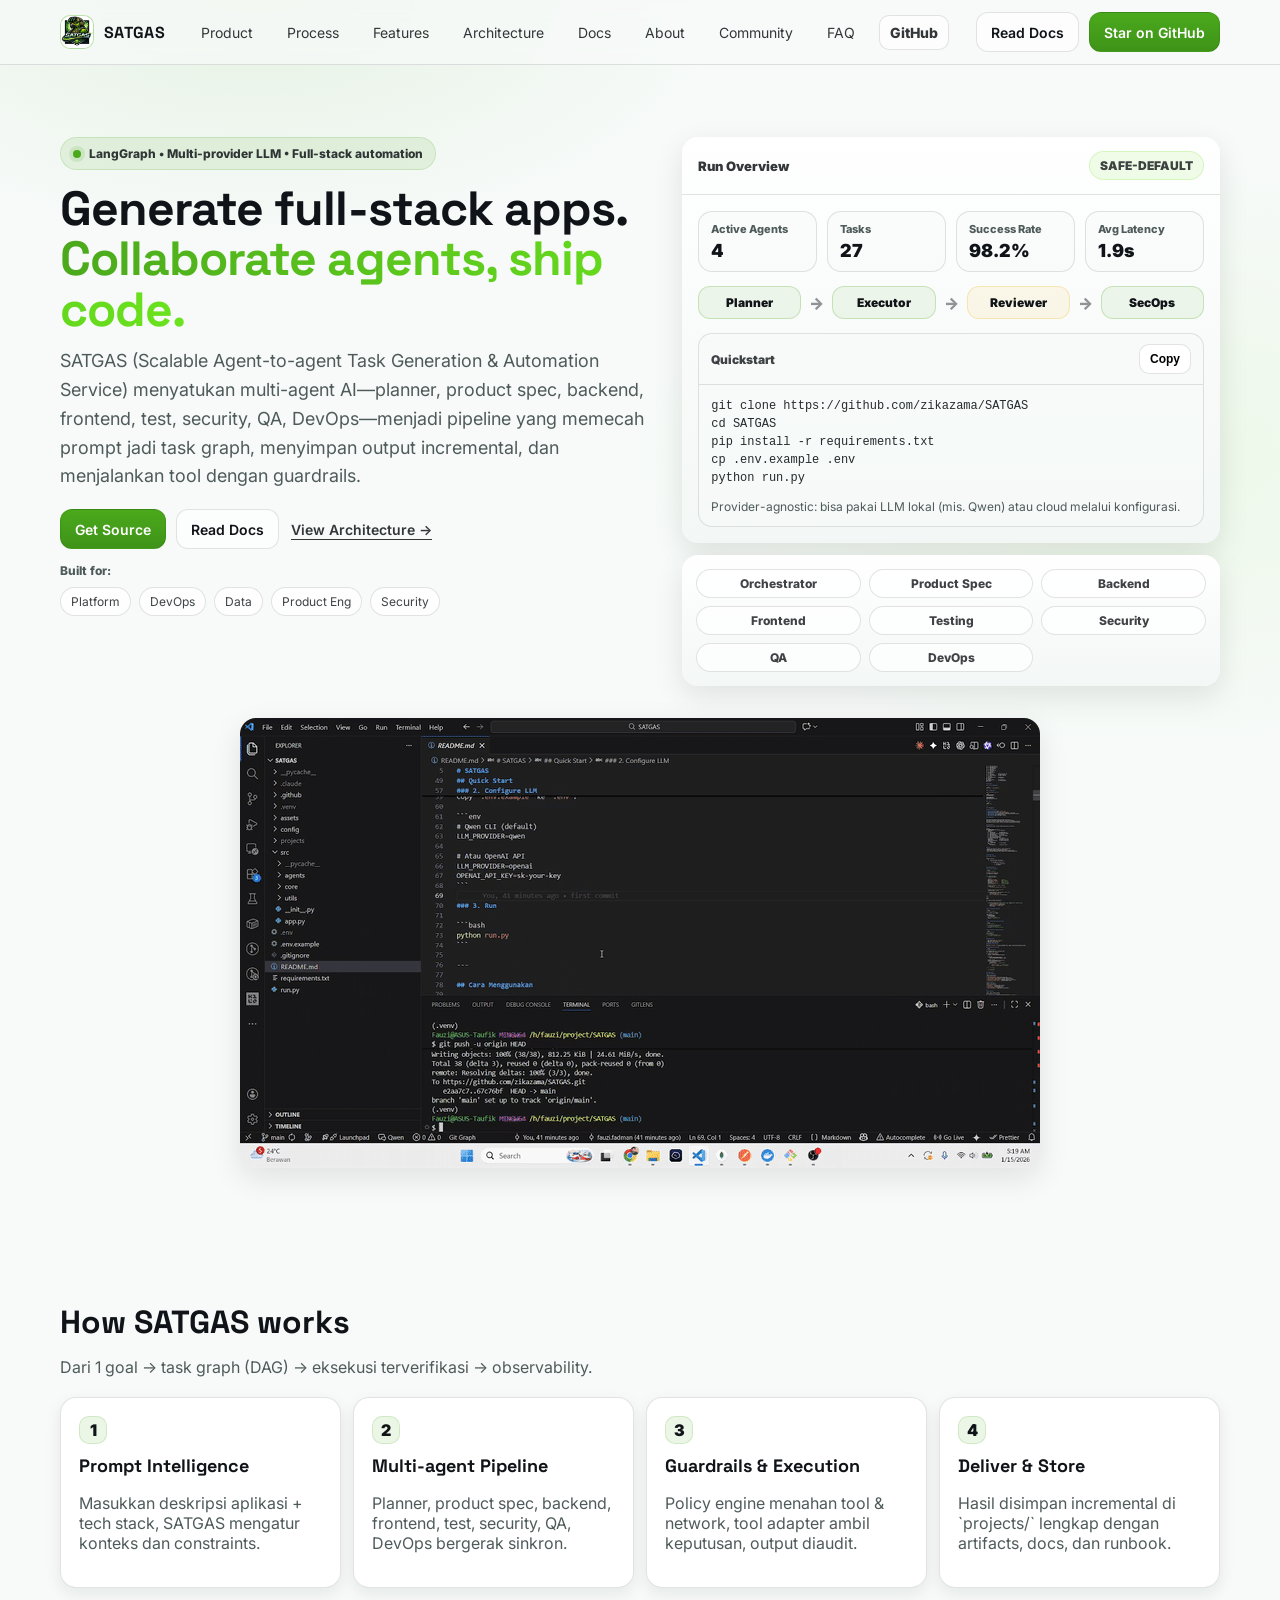
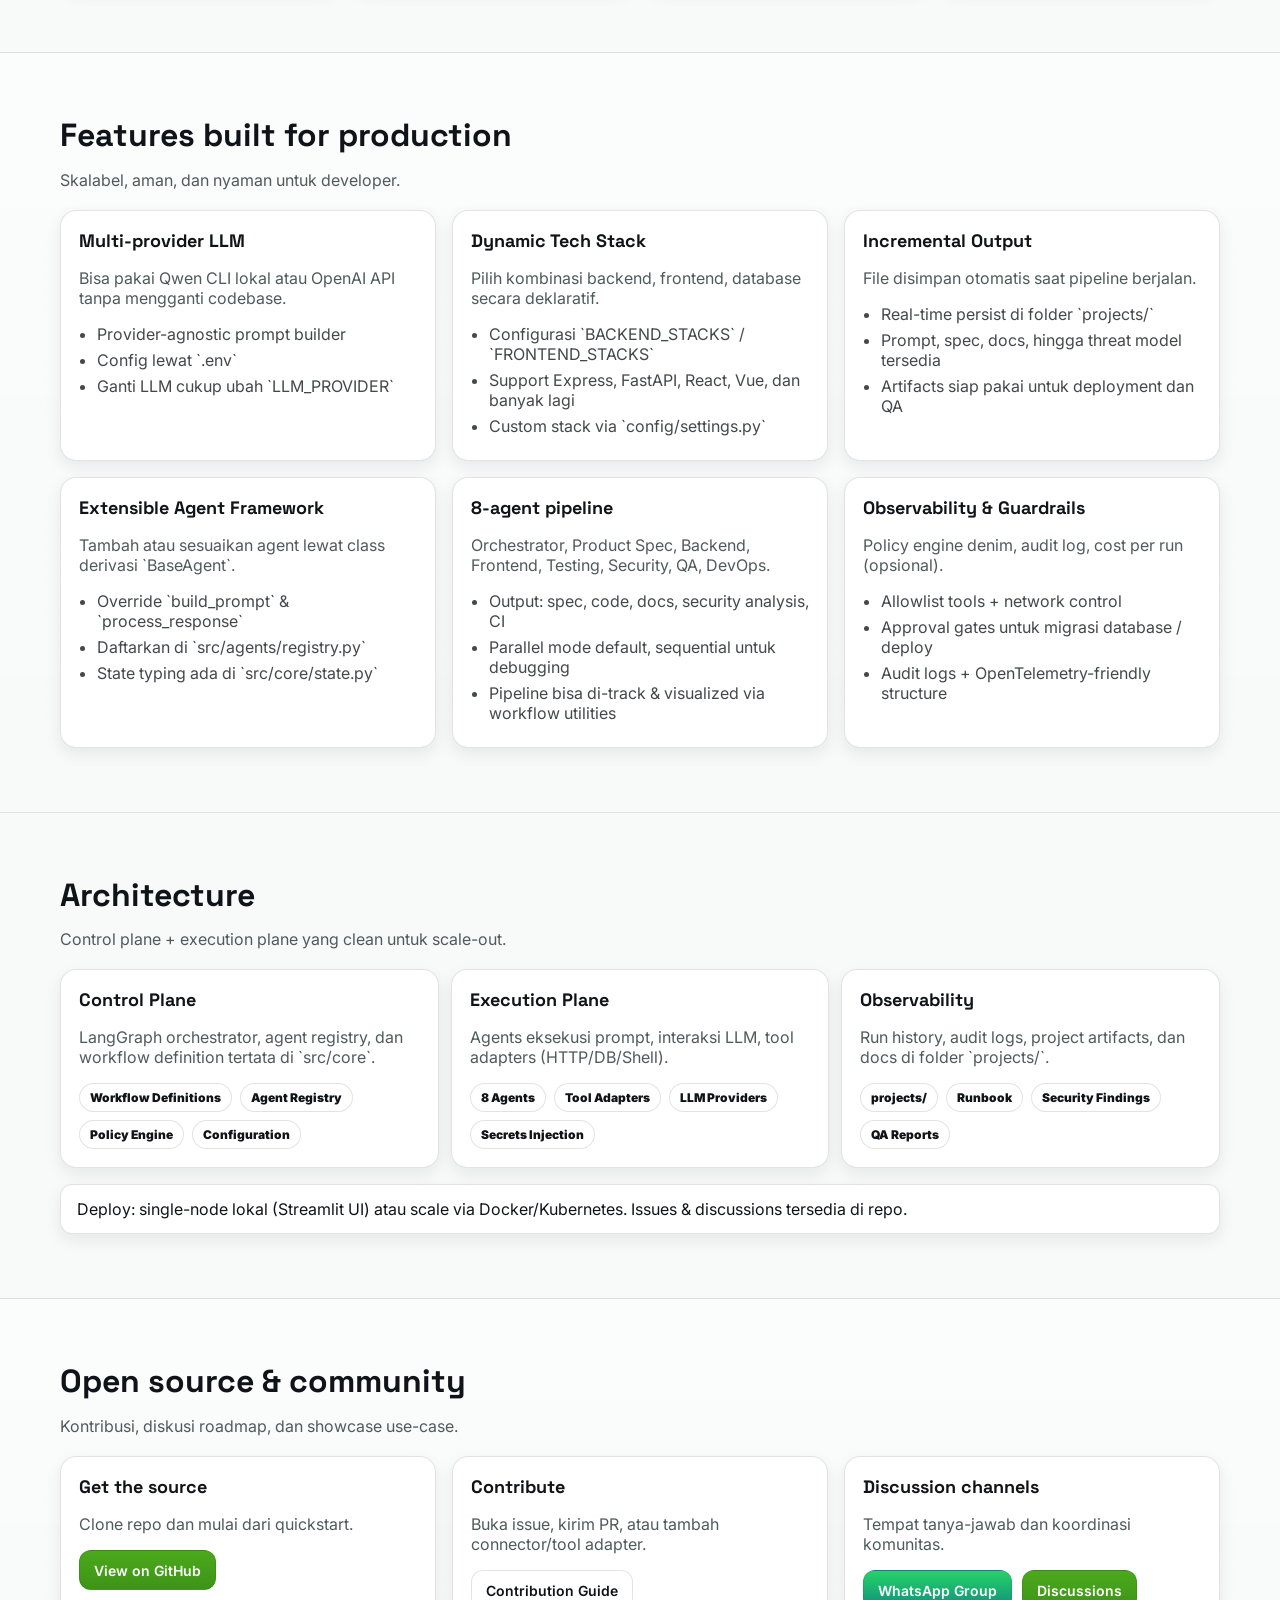
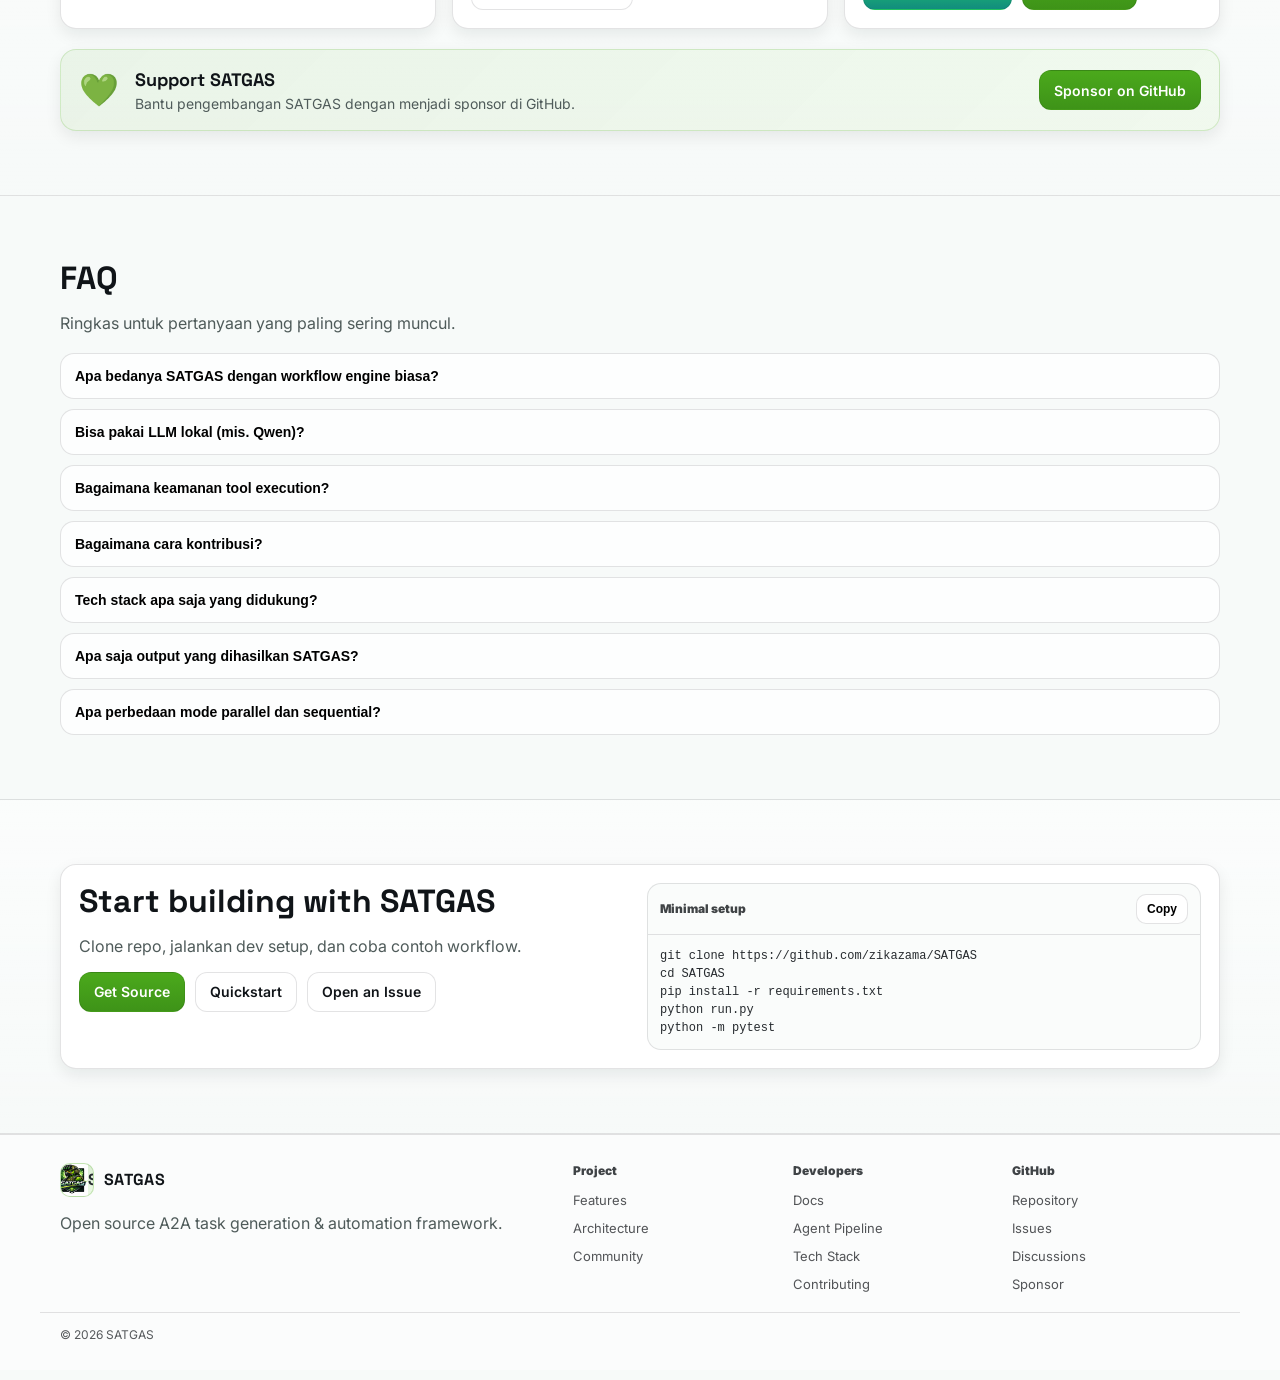
==== commit 5a7125c2: "feat: replace hero image with demo gif Co-Authored-By: Claude Opus 4.5 <noreply@anthropic.com>" ====
--- a/index.html
+++ b/index.html
@@ -187,7 +187,7 @@
 
       <div class="container">
         <div class="hero__image hero__image--full">
-          <img src="assets/hero.png" alt="SATGAS Hero" />
+          <img src="assets/demo.gif" alt="SATGAS Hero" />
         </div>
       </div>
     </section>
